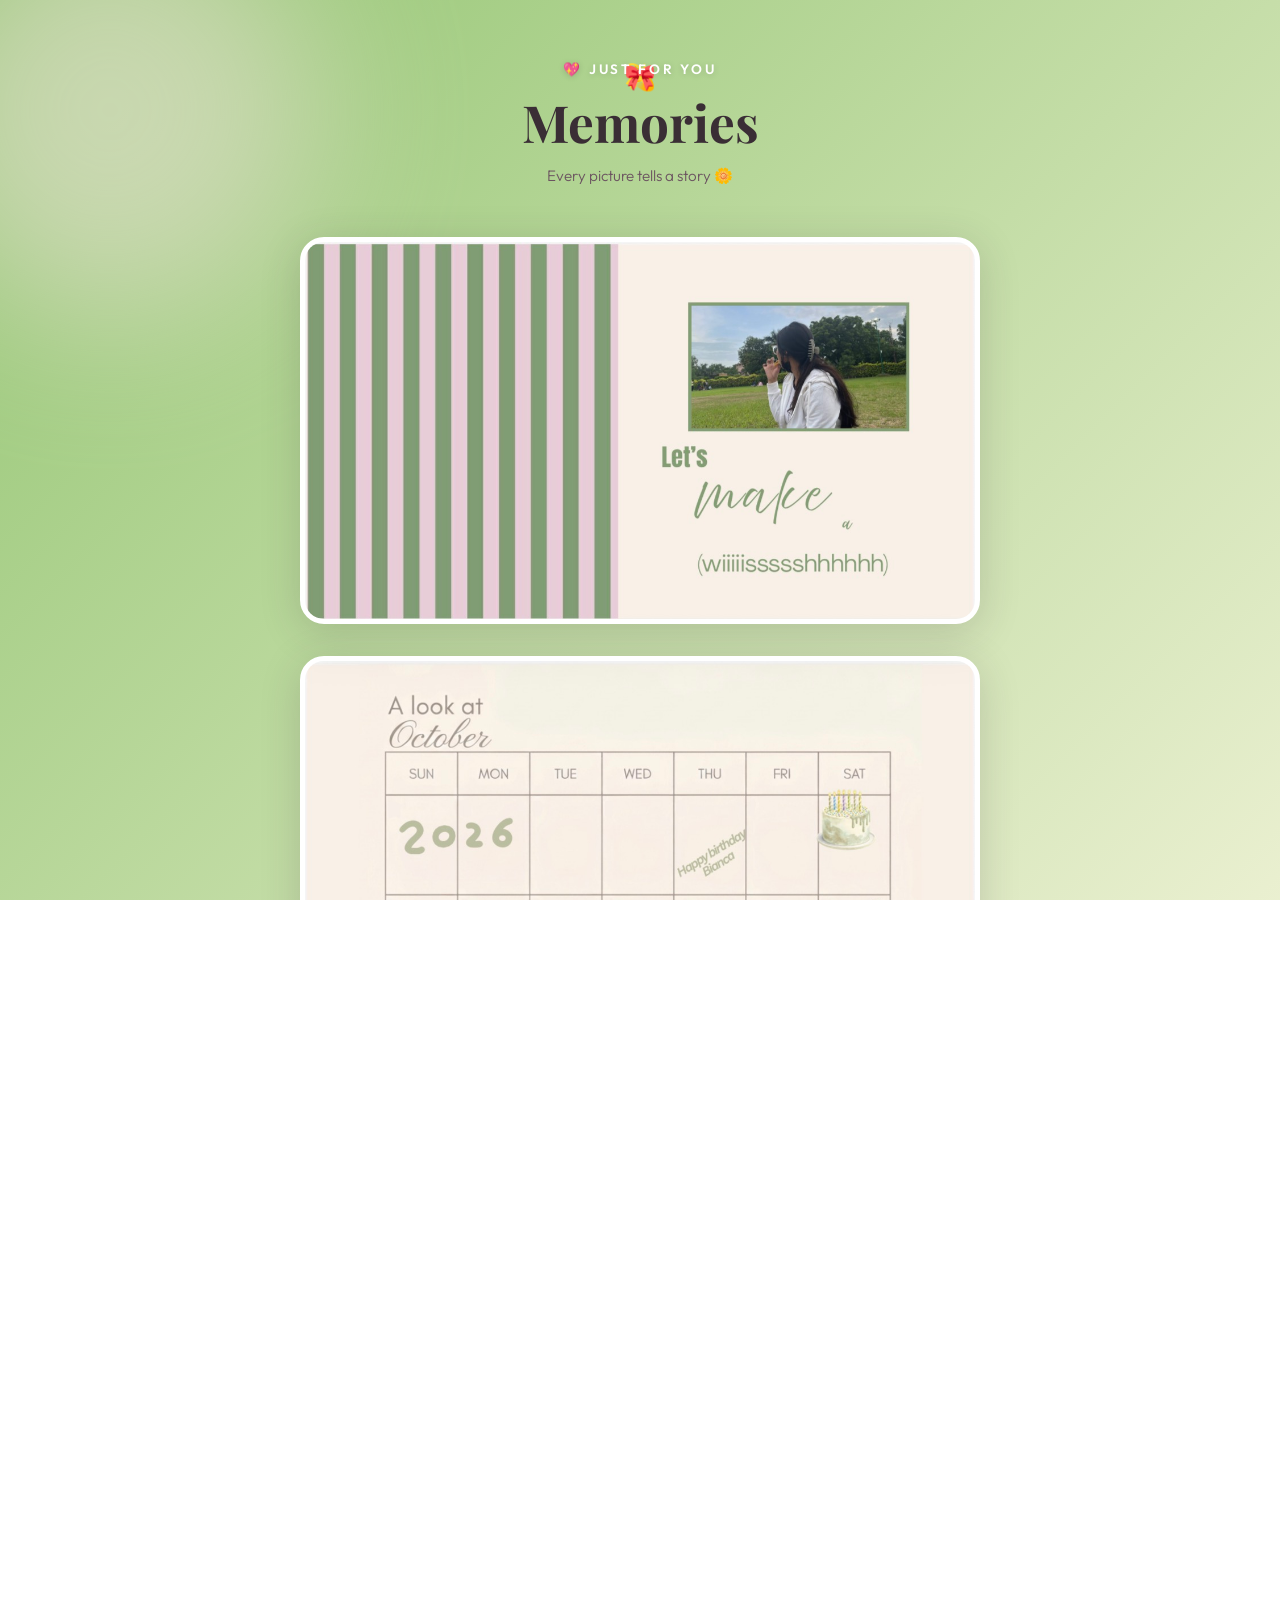
==== gallery.html @ fe0613a6 "Add files via upload" ====
<!DOCTYPE html>
<html lang="en">
<head>
  <meta charset="UTF-8" />
  <meta name="viewport" content="width=device-width, initial-scale=1.0" />
  <title>Memories 🌸</title>
  <link rel="preconnect" href="https://fonts.googleapis.com" />
  <link rel="preconnect" href="https://fonts.gstatic.com" crossorigin />
  <link href="https://fonts.googleapis.com/css2?family=Playfair+Display:wght@500;700&family=Outfit:wght@300;400;600&display=swap" rel="stylesheet" />
  <link rel="stylesheet" href="style.css" />
  <style>
    .gallery-page {
      min-height: 100vh;
      background: linear-gradient(135deg, var(--green) 0%, var(--cream) 50%, var(--pink) 100%);
      display: flex;
      flex-direction: column;
      align-items: center;
      padding: 60px 24px 80px;
      position: relative;
      overflow: hidden;
    }

    .gallery-header {
      text-align: center;
      margin-bottom: 52px;
      z-index: 1;
    }

    .gallery-label {
      font-size: 0.85rem;
      letter-spacing: 0.2em;
      text-transform: uppercase;
      color: var(--white);
      font-weight: 600;
      margin-bottom: 10px;
      text-shadow: 0 1px 6px rgba(0,0,0,0.15);
    }

    .gallery-title {
      font-family: 'Playfair Display', serif;
      font-size: clamp(2rem, 5vw, 3.2rem);
      color: var(--text-dark);
      margin-bottom: 10px;
    }

    .gallery-subtitle {
      font-size: 0.95rem;
      color: var(--text-mid);
      font-weight: 300;
    }

    /* Gallery list */
    .gallery-grid {
      display: flex;
      flex-direction: column;
      gap: 32px;
      max-width: 680px;
      width: 100%;
      z-index: 1;
    }

    .gallery-item {
      position: relative;
      border-radius: 24px;
      overflow: hidden;
      box-shadow: 0 8px 40px rgba(58, 46, 53, 0.18);
      border: 5px solid #fff;
      background: #fff;
      cursor: pointer;
      animation: fadeUp 0.6s ease both;
      transition: transform 0.3s ease, box-shadow 0.3s ease;
    }

    .gallery-item:hover {
      transform: translateY(-4px);
      box-shadow: 0 20px 60px rgba(58, 46, 53, 0.28);
    }

    @keyframes fadeUp {
      from { opacity: 0; transform: translateY(30px); }
      to   { opacity: 1; transform: translateY(0); }
    }

    .gallery-item img {
      width: 100%;
      display: block;
      object-fit: cover;
    }

    /* Lightbox */
    .lightbox {
      display: none;
      position: fixed;
      inset: 0;
      background: rgba(30, 20, 25, 0.85);
      backdrop-filter: blur(10px);
      z-index: 1000;
      align-items: center;
      justify-content: center;
    }

    .lightbox.active {
      display: flex;
    }

    .lightbox img {
      max-width: 90vw;
      max-height: 88vh;
      border-radius: 18px;
      box-shadow: 0 24px 80px rgba(0,0,0,0.5);
      border: 5px solid #fff;
      animation: popIn 0.3s cubic-bezier(0.34, 1.56, 0.64, 1);
    }

    @keyframes popIn {
      from { transform: scale(0.8); opacity: 0; }
      to   { transform: scale(1);   opacity: 1; }
    }

    .lightbox-close {
      position: absolute;
      top: 20px; right: 24px;
      font-size: 2rem;
      color: #fff;
      cursor: pointer;
      background: none;
      border: none;
      line-height: 1;
      transition: transform 0.2s;
    }

    .lightbox-close:hover {
      transform: scale(1.2) rotate(10deg);
    }

    /* Sparkles */
    .sparkle {
      position: absolute;
      font-size: 1.6rem;
      animation: floatSparkle 4s ease-in-out infinite;
      z-index: 0;
      pointer-events: none;
    }

    .sparkle:nth-child(1) { top: 4%;  left: 4%;  animation-delay: 0s; }
    .sparkle:nth-child(2) { top: 6%;  right: 6%; animation-delay: 1s; }
    .sparkle:nth-child(3) { bottom: 6%; left: 4%;  animation-delay: 2s; }
    .sparkle:nth-child(4) { bottom: 4%; right: 4%; animation-delay: 0.5s; }

    @keyframes floatSparkle {
      0%, 100% { transform: translateY(0) rotate(0deg); opacity: 0.8; }
      50%       { transform: translateY(-14px) rotate(20deg); opacity: 1; }
    }
  </style>
</head>
<body>
  <div class="gallery-page">

    <div class="blob blob-1"></div>
    <div class="blob blob-2"></div>
    <div class="blob blob-3"></div>

    <span class="sparkle">🌸</span>
    <span class="sparkle">✨</span>
    <span class="sparkle">💫</span>
    <span class="sparkle">🎀</span>

    <div class="gallery-header">
      <p class="gallery-label">💖 Just for you</p>
      <h1 class="gallery-title">Memories</h1>
      <p class="gallery-subtitle">Every picture tells a story 🌼</p>
    </div>

    <!-- Gallery grid — images will be added here -->
    <div class="gallery-grid" id="galleryGrid">
      <!-- Images will be populated here once shared -->
    </div>

  </div>

  <!-- Lightbox -->
  <div class="lightbox" id="lightbox">
    <button class="lightbox-close" id="lightboxClose">✕</button>
    <img id="lightboxImg" src="" alt="Memory" />
  </div>

  <script>
    // Image list — your photos go here
    const images = [
      "photo1.jpeg",
      "photo2.jpeg",
      "photo3.jpeg",
      "photo4.jpeg",
      "photo5.jpeg",
      "photo6.jpeg",
      "photo7.jpeg",
      "photo8.jpeg",
    ];

    const grid     = document.getElementById("galleryGrid");
    const lightbox = document.getElementById("lightbox");
    const lbImg    = document.getElementById("lightboxImg");
    const lbClose  = document.getElementById("lightboxClose");

    images.forEach((src, i) => {
      const item = document.createElement("div");
      item.className = "gallery-item";
      item.style.animationDelay = `${i * 0.07}s`;

      const img = document.createElement("img");
      img.src = src;
      img.alt = `Memory ${i + 1}`;
      img.loading = "lazy";

      item.appendChild(img);
      item.addEventListener("click", () => {
        lbImg.src = src;
        lightbox.classList.add("active");
      });

      grid.appendChild(item);
    });

    // Close lightbox
    lbClose.addEventListener("click", () => lightbox.classList.remove("active"));
    lightbox.addEventListener("click", (e) => {
      if (e.target === lightbox) lightbox.classList.remove("active");
    });

    document.addEventListener("keydown", (e) => {
      if (e.key === "Escape") lightbox.classList.remove("active");
    });
  </script>
</body>
</html>
---- style.css ----
/* ===========================
   CSS RESET & BASE
=========================== */
*, *::before, *::after {
  box-sizing: border-box;
  margin: 0;
  padding: 0;
}

:root {
  --pink:  #FFE9EF;
  --green: #93C572;
  --cream: #F5F5DC;
  --text-dark: #3a2e35;
  --text-mid:  #6b5460;
  --white: #ffffff;
  --shadow: 0 8px 40px rgba(147, 197, 114, 0.25);
  --shadow-strong: 0 16px 60px rgba(147, 197, 114, 0.4);
}

html, body {
  height: 100%;
  font-family: 'Outfit', sans-serif;
  color: var(--text-dark);
  overflow-x: hidden;
}

/* ===========================
   PAGE WRAPPER — gradient bg
=========================== */
.page-wrapper {
  min-height: 100vh;
  background: linear-gradient(135deg, var(--pink) 0%, var(--cream) 55%, #e8f5df 100%);
  display: flex;
  flex-direction: column;
  align-items: center;
  justify-content: center;
  padding: 40px 20px 60px;
  position: relative;
  overflow: hidden;
}

/* ===========================
   DECORATIVE BLOBS
=========================== */
.blob {
  position: absolute;
  border-radius: 50%;
  filter: blur(80px);
  opacity: 0.45;
  pointer-events: none;
  animation: floatBlob 8s ease-in-out infinite alternate;
}

.blob-1 {
  width: 420px; height: 420px;
  background: var(--pink);
  top: -100px; left: -100px;
  animation-delay: 0s;
}

.blob-2 {
  width: 350px; height: 350px;
  background: var(--green);
  bottom: -80px; right: -80px;
  opacity: 0.3;
  animation-delay: 2s;
}

.blob-3 {
  width: 280px; height: 280px;
  background: var(--cream);
  top: 30%; left: 60%;
  opacity: 0.5;
  animation-delay: 4s;
}

@keyframes floatBlob {
  from { transform: scale(1) translate(0, 0); }
  to   { transform: scale(1.15) translate(20px, 20px); }
}

/* ===========================
   HEADER
=========================== */
.hero-header {
  text-align: center;
  margin-bottom: 36px;
  z-index: 1;
}

.hero-subtitle {
  font-size: 0.9rem;
  letter-spacing: 0.18em;
  text-transform: uppercase;
  color: var(--green);
  font-weight: 600;
  margin-bottom: 10px;
}

.hero-title {
  font-family: 'Playfair Display', serif;
  font-size: clamp(2.4rem, 6vw, 4rem);
  color: var(--text-dark);
  line-height: 1.15;
  margin-bottom: 12px;
}

.hero-desc {
  font-size: 1rem;
  color: var(--text-mid);
  font-weight: 300;
}

/* ===========================
   WHEEL SECTION
=========================== */
.wheel-section {
  display: flex;
  flex-direction: column;
  align-items: center;
  gap: 28px;
  z-index: 1;
}

/* ===========================
   POINTER
=========================== */
.pointer-wrap {
  position: relative;
  width: 100%;
  display: flex;
  justify-content: center;
  margin-bottom: -14px;
  z-index: 10;
}

.pointer {
  width: 0;
  height: 0;
  border-left: 18px solid transparent;
  border-right: 18px solid transparent;
  border-top: 38px solid var(--text-dark);
  filter: drop-shadow(0 4px 8px rgba(0,0,0,0.25));
}

/* ===========================
   WHEEL CANVAS WRAPPER
=========================== */
.wheel-container {
  position: relative;
  border-radius: 50%;
  box-shadow: var(--shadow-strong), 0 0 0 6px var(--white), 0 0 0 10px var(--green);
  animation: wheelIdlePulse 3s ease-in-out infinite;
}

@keyframes wheelIdlePulse {
  0%, 100% { box-shadow: var(--shadow-strong), 0 0 0 6px var(--white), 0 0 0 10px var(--green); }
  50%       { box-shadow: 0 20px 70px rgba(147,197,114,0.55), 0 0 0 6px var(--white), 0 0 0 10px #7ab55a; }
}

#wheelCanvas {
  display: block;
  border-radius: 50%;
}

/* ===========================
   CENTER PIN ON WHEEL
=========================== */
.wheel-container::after {
  content: '';
  position: absolute;
  top: 50%; left: 50%;
  transform: translate(-50%, -50%);
  width: 28px; height: 28px;
  background: var(--white);
  border-radius: 50%;
  border: 4px solid var(--text-dark);
  box-shadow: 0 2px 8px rgba(0,0,0,0.2);
  z-index: 5;
}

/* ===========================
   SPIN BUTTON
=========================== */
.spin-btn {
  padding: 16px 56px;
  background: linear-gradient(135deg, var(--green), #7ab55a);
  border: none;
  border-radius: 50px;
  cursor: pointer;
  font-family: 'Outfit', sans-serif;
  font-size: 1.1rem;
  font-weight: 600;
  color: var(--white);
  letter-spacing: 0.05em;
  box-shadow: 0 6px 24px rgba(147, 197, 114, 0.5);
  transition: transform 0.2s ease, box-shadow 0.2s ease, opacity 0.2s ease;
  position: relative;
  overflow: hidden;
}

.spin-btn::before {
  content: '';
  position: absolute;
  inset: 0;
  background: linear-gradient(135deg, rgba(255,255,255,0.2), transparent);
  border-radius: 50px;
}

.spin-btn:hover:not(:disabled) {
  transform: translateY(-3px) scale(1.03);
  box-shadow: 0 12px 36px rgba(147, 197, 114, 0.65);
}

.spin-btn:active:not(:disabled) {
  transform: translateY(0) scale(0.98);
}

.spin-btn:disabled {
  opacity: 0.4;
  cursor: not-allowed;
  transform: none;
}

/* ===========================
   SPIN NOTE
=========================== */
.spin-note {
  font-size: 0.8rem;
  color: var(--text-mid);
  font-weight: 300;
  letter-spacing: 0.02em;
  margin-top: -12px;
}

/* ===========================
   RESULT OVERLAY
=========================== */
.result-overlay {
  position: fixed;
  inset: 0;
  background: rgba(58, 46, 53, 0.55);
  backdrop-filter: blur(8px);
  display: flex;
  align-items: center;
  justify-content: center;
  z-index: 100;
  animation: fadeIn 0.4s ease;
}

.result-overlay.hidden {
  display: none;
}

@keyframes fadeIn {
  from { opacity: 0; }
  to   { opacity: 1; }
}

.result-card {
  background: var(--white);
  border-radius: 28px;
  padding: 48px 52px;
  text-align: center;
  max-width: 420px;
  width: 90%;
  box-shadow: 0 24px 80px rgba(0,0,0,0.2);
  animation: popIn 0.45s cubic-bezier(0.34, 1.56, 0.64, 1);
}

@keyframes popIn {
  from { transform: scale(0.7); opacity: 0; }
  to   { transform: scale(1);   opacity: 1; }
}

.result-emoji {
  font-size: 3.5rem;
  margin-bottom: 12px;
  animation: bounceEmoji 0.6s ease 0.3s both;
}

@keyframes bounceEmoji {
  0%   { transform: scale(0); }
  60%  { transform: scale(1.25); }
  100% { transform: scale(1); }
}

.result-title {
  font-family: 'Playfair Display', serif;
  font-size: 1.5rem;
  color: var(--text-dark);
  margin-bottom: 8px;
}

.result-prize {
  font-size: 1.8rem;
  font-weight: 700;
  color: var(--green);
  margin-bottom: 20px;
  letter-spacing: -0.01em;
}

.result-sub {
  font-size: 0.85rem;
  color: var(--text-mid);
  margin-bottom: 20px;
}

/* ===========================
   LOADER BAR
=========================== */
.loader-bar {
  background: #eee;
  border-radius: 50px;
  height: 6px;
  overflow: hidden;
}

.loader-fill {
  height: 100%;
  width: 0%;
  background: linear-gradient(90deg, var(--green), #7ab55a);
  border-radius: 50px;
  animation: loadFill 2.8s ease forwards;
  animation-delay: 0.5s;
}

@keyframes loadFill {
  from { width: 0%; }
  to   { width: 100%; }
}
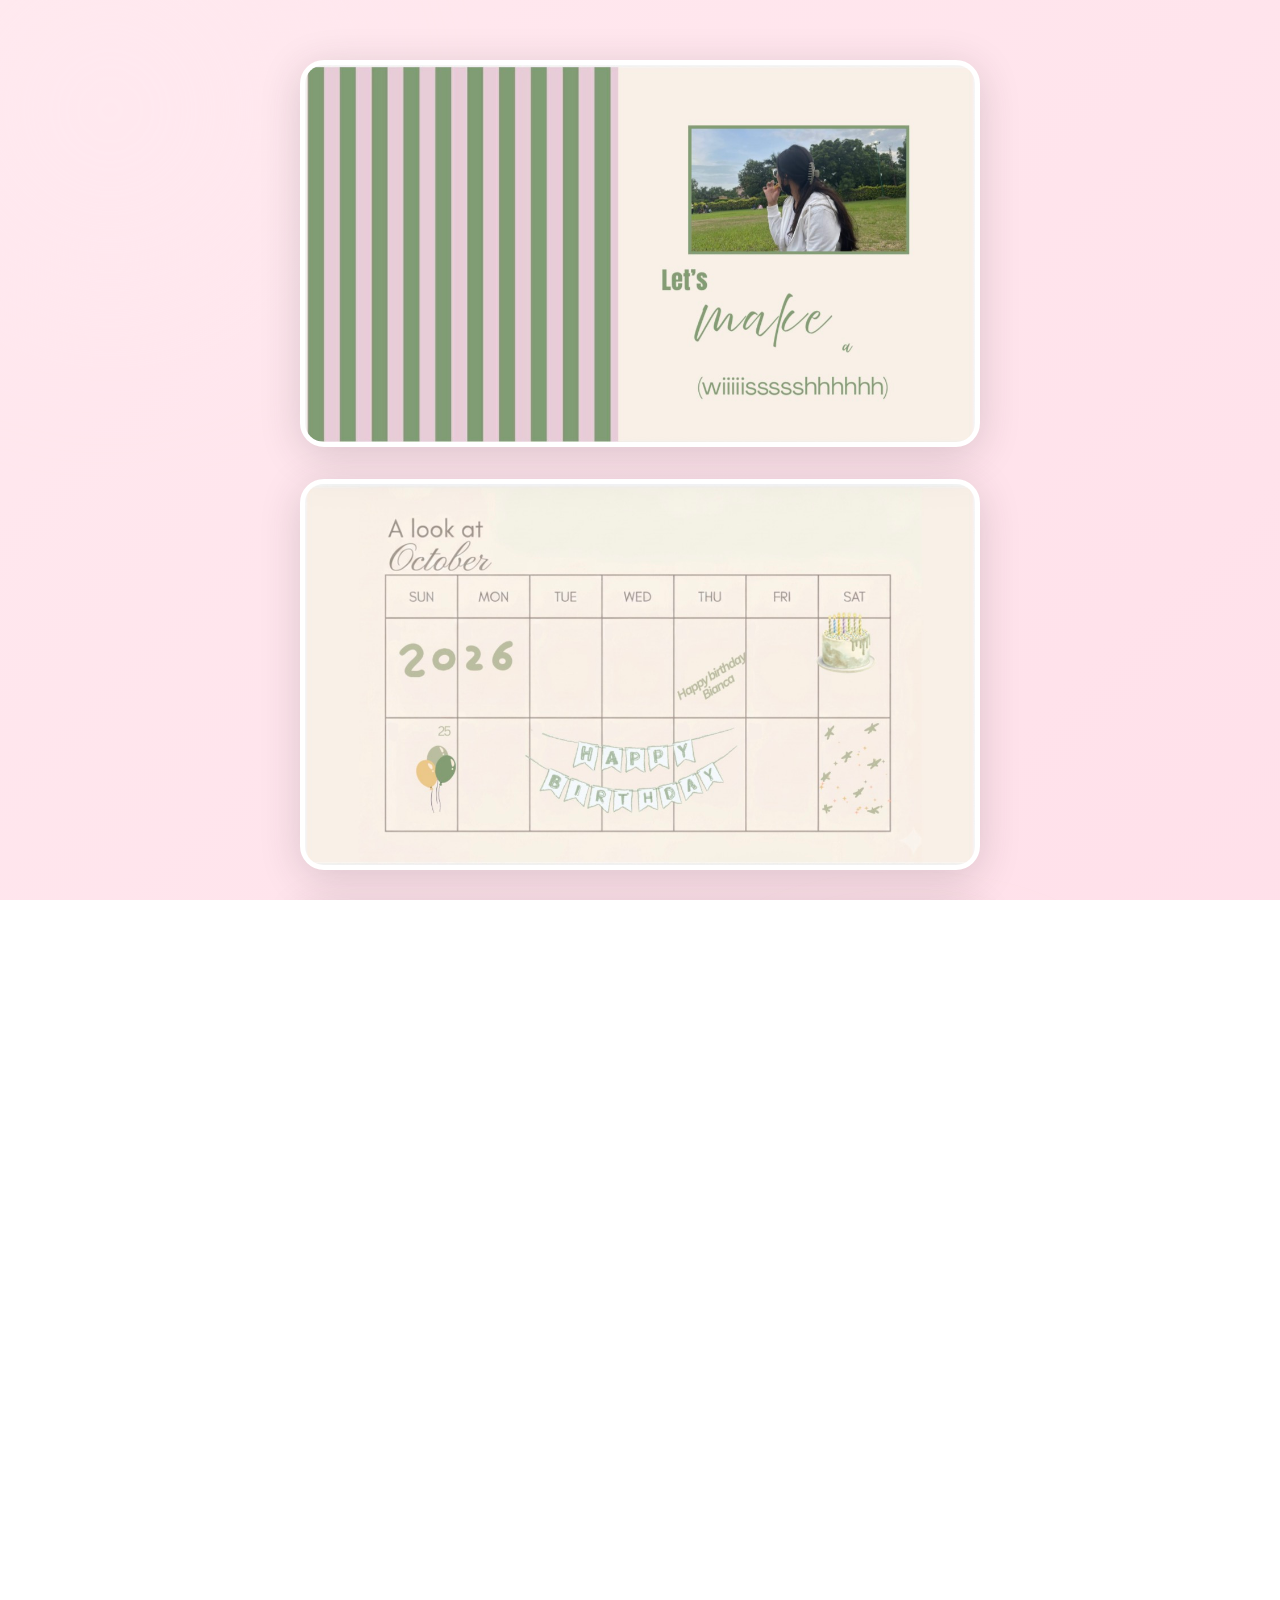
==== commit 861848fd: "Update gallery.html" ====
--- a/gallery.html
+++ b/gallery.html
@@ -11,7 +11,7 @@
   <style>
     .gallery-page {
       min-height: 100vh;
-      background: linear-gradient(135deg, var(--green) 0%, var(--cream) 50%, var(--pink) 100%);
+      background: linear-gradient(135deg, #FFE9EF 0%, #ffd6e4 100%);
       display: flex;
       flex-direction: column;
       align-items: center;
@@ -165,11 +165,8 @@
     <span class="sparkle">💫</span>
     <span class="sparkle">🎀</span>
 
-    <div class="gallery-header">
-      <p class="gallery-label">💖 Just for you</p>
-      <h1 class="gallery-title">Memories</h1>
-      <p class="gallery-subtitle">Every picture tells a story 🌼</p>
-    </div>
+
+
 
     <!-- Gallery grid — images will be added here -->
     <div class="gallery-grid" id="galleryGrid">
@@ -231,5 +228,27 @@
       if (e.key === "Escape") lightbox.classList.remove("active");
     });
   </script>
+
+  <div style="text-align:center; padding: 40px 20px 60px;">
+    <a href="video2.html" id="exitBtn" style="
+      display: inline-block;
+      padding: 14px 48px;
+      background: linear-gradient(135deg, #FFE9EF, #ffd6e4);
+      color: #3a2e35;
+      font-family: 'Outfit', sans-serif;
+      font-size: 1rem;
+      font-weight: 700;
+      letter-spacing: 0.08em;
+      border: 2px solid #f7c5d0;
+      border-radius: 50px;
+      text-decoration: none;
+      box-shadow: 0 4px 18px rgba(255, 150, 180, 0.3);
+      transition: transform 0.2s ease, box-shadow 0.2s ease;
+    "
+    onmouseover="this.style.transform='scale(1.05)';this.style.boxShadow='0 8px 28px rgba(255,150,180,0.45)'"
+    onmouseout="this.style.transform='scale(1)';this.style.boxShadow='0 4px 18px rgba(255,150,180,0.3)'">
+      Exit
+    </a>
+  </div>
 </body>
 </html>
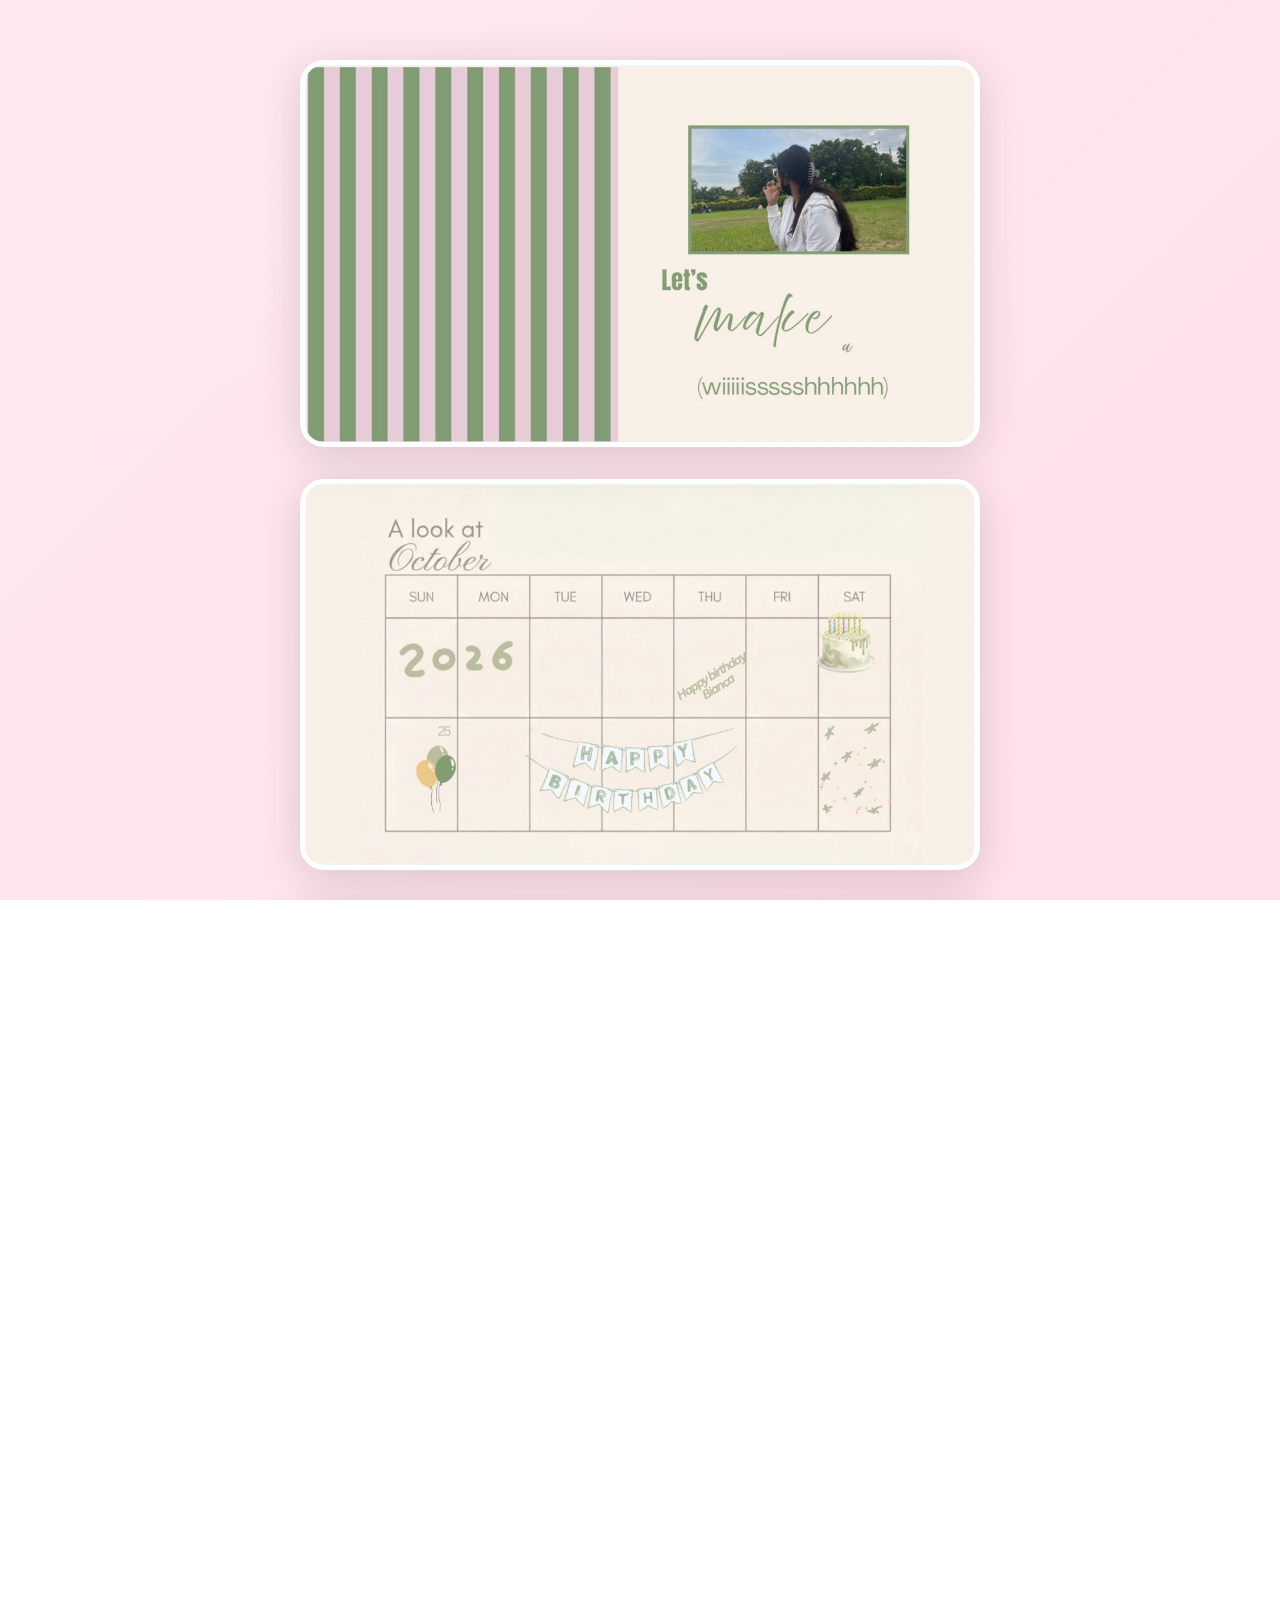
==== commit 46128daf: "Updated button styles in gallery.html" ====
--- a/gallery.html
+++ b/gallery.html
@@ -233,20 +233,20 @@
     <a href="video2.html" id="exitBtn" style="
       display: inline-block;
       padding: 14px 48px;
-      background: linear-gradient(135deg, #FFE9EF, #ffd6e4);
-      color: #3a2e35;
+      background: linear-gradient(135deg, #93C572, #b8dea0);
+      color: #fff;
       font-family: 'Outfit', sans-serif;
       font-size: 1rem;
       font-weight: 700;
       letter-spacing: 0.08em;
-      border: 2px solid #f7c5d0;
+      border: 2px solid #7ab55a;
       border-radius: 50px;
       text-decoration: none;
-      box-shadow: 0 4px 18px rgba(255, 150, 180, 0.3);
+      box-shadow: 0 4px 18px rgba(100, 180, 80, 0.3);
       transition: transform 0.2s ease, box-shadow 0.2s ease;
     "
-    onmouseover="this.style.transform='scale(1.05)';this.style.boxShadow='0 8px 28px rgba(255,150,180,0.45)'"
-    onmouseout="this.style.transform='scale(1)';this.style.boxShadow='0 4px 18px rgba(255,150,180,0.3)'">
+    onmouseover="this.style.transform='scale(1.05)';this.style.boxShadow='0 8px 28px rgba(100,180,80,0.45)'"
+    onmouseout="this.style.transform='scale(1)';this.style.boxShadow='0 4px 18px rgba(100,180,80,0.3)'">
       Exit
     </a>
   </div>
--- a/style.css
+++ b/style.css
@@ -30,7 +30,7 @@
 =========================== */
 .page-wrapper {
   min-height: 100vh;
-  background: linear-gradient(135deg, var(--pink) 0%, var(--cream) 55%, #e8f5df 100%);
+  background: linear-gradient(135deg, var(--pink) 0%, var(--pink) 100%);
   display: flex;
   flex-direction: column;
   align-items: center;
@@ -61,7 +61,7 @@
 
 .blob-2 {
   width: 350px; height: 350px;
-  background: var(--green);
+  background: var(--pink);
   bottom: -80px; right: -80px;
   opacity: 0.3;
   animation-delay: 2s;
@@ -69,7 +69,7 @@
 
 .blob-3 {
   width: 280px; height: 280px;
-  background: var(--cream);
+  background: var(--pink);
   top: 30%; left: 60%;
   opacity: 0.5;
   animation-delay: 4s;
@@ -185,7 +185,7 @@
 =========================== */
 .spin-btn {
   padding: 16px 56px;
-  background: linear-gradient(135deg, var(--green), #7ab55a);
+  background: var(--pink);
   border: none;
   border-radius: 50px;
   cursor: pointer;
@@ -320,7 +320,7 @@
 .loader-fill {
   height: 100%;
   width: 0%;
-  background: linear-gradient(90deg, var(--green), #7ab55a);
+  background: #000;
   border-radius: 50px;
   animation: loadFill 2.8s ease forwards;
   animation-delay: 0.5s;
